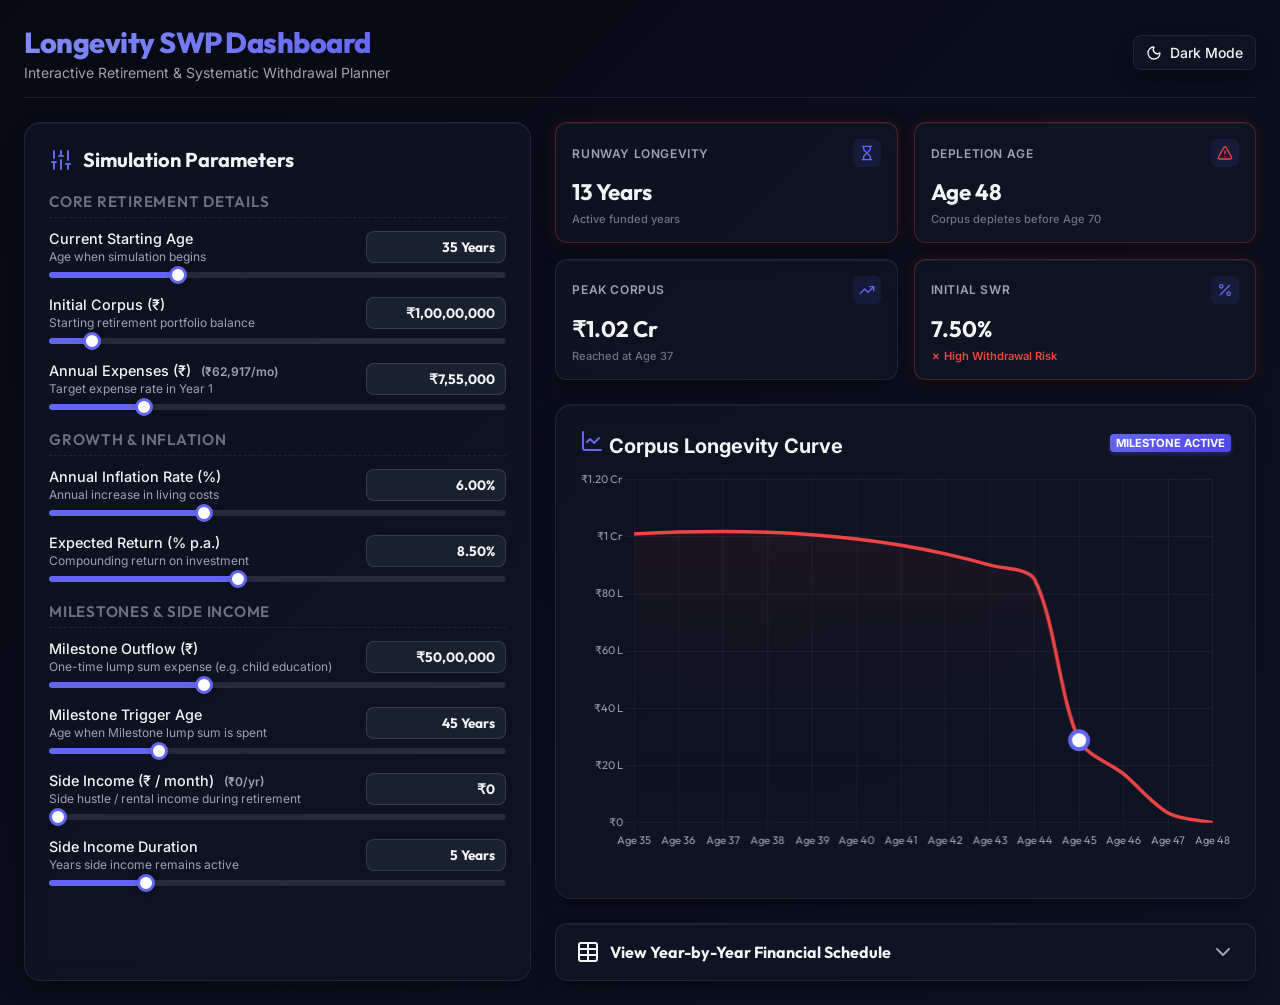
==== index.html @ c580d41d "SWP calculator" ====
<!DOCTYPE html>
<html lang="en" data-theme="dark">
<head>
  <meta charset="UTF-8">
  <meta name="viewport" content="width=device-width, initial-scale=1.0">
  <title>Retirement & SWP Longevity Calculator</title>
  
  <!-- Fonts -->
  <link rel="preconnect" href="https://fonts.googleapis.com">
  <link rel="preconnect" href="https://fonts.gstatic.com" crossorigin>
  <link href="https://fonts.googleapis.com/css2?family=Inter:wght@300;400;500;600;700&family=Outfit:wght@400;500;600;700;800&display=swap" rel="stylesheet">
  
  <!-- CSS Stylesheet -->
  <link rel="stylesheet" href="css/styles.css">
  
  <!-- Local Dependency Libraries -->
  <script src="js/jquery.min.js"></script>
  <script src="js/lucide.min.js"></script>
  <script src="js/chart.min.js"></script>
</head>
<body>
  
  <div class="container">
    
    <!-- Top Navigation Header -->
    <header>
      <div class="logo-container">
        <h1>Longevity SWP Dashboard</h1>
        <p>Interactive Retirement & Systematic Withdrawal Planner</p>
      </div>
      <button class="theme-toggle-btn" id="theme-toggle" aria-label="Toggle dark/light theme">
        <i data-lucide="sun" id="theme-icon-light" style="display: none;"></i>
        <i data-lucide="moon" id="theme-icon-dark"></i>
        <span id="theme-text">Dark Mode</span>
      </button>
    </header>

    <div class="dashboard-grid">
      
      <!-- Left Panel: Slider Controls -->
      <section class="panel-card">
        <h2 class="panel-title">
          <i data-lucide="sliders"></i> Simulation Parameters
        </h2>
        
        <form id="calc-form" onsubmit="return false;">
          
          <!-- Section 1: Core Retirement Details -->
          <h3 class="input-section-title">Core Retirement Details</h3>
          
          <!-- Parameter 1: Current Age -->
          <div class="input-group">
            <div class="input-label-container">
              <div>
                <label for="startAge-slider" class="input-label">
                  Current Starting Age
                </label>
                <div class="input-label-subtitle">Age when simulation begins</div>
              </div>
              <div class="input-badge-container">
                <input type="text" class="text-input" id="startAge-input" data-id="startAge">
              </div>
            </div>
            <div class="slider-container">
              <input type="range" id="startAge-slider" data-id="startAge" min="20" max="75" step="1" value="35">
            </div>
          </div>
          
          <!-- Parameter 2: Initial Corpus -->
          <div class="input-group">
            <div class="input-label-container">
              <div>
                <label for="initialCorpus-slider" class="input-label">
                  Initial Corpus (₹)
                </label>
                <div class="input-label-subtitle">Starting retirement portfolio balance</div>
              </div>
              <div class="input-badge-container">
                <input type="text" class="text-input" id="initialCorpus-input" data-id="initialCorpus">
              </div>
            </div>
            <div class="slider-container">
              <input type="range" id="initialCorpus-slider" data-id="initialCorpus" min="2500000" max="100000000" step="100000" value="10000000">
            </div>
          </div>

          <!-- Parameter 3: Annual Living Expenses -->
          <div class="input-group">
            <div class="input-label-container">
              <div>
                <label for="annualExpenses-slider" class="input-label">
                  Annual Expenses (₹)
                  <span id="annualExpenses-monthly" class="input-label-subtitle" style="font-weight: 600; margin-left: 4px;"></span>
                </label>
                <div class="input-label-subtitle">Target expense rate in Year 1</div>
              </div>
              <div class="input-badge-container">
                <input type="text" class="text-input" id="annualExpenses-input" data-id="annualExpenses">
              </div>
            </div>
            <div class="slider-container">
              <input type="range" id="annualExpenses-slider" data-id="annualExpenses" min="200000" max="3000000" step="25000" value="755000">
            </div>
          </div>

          <!-- Section 2: Growth & Inflation Assumptions -->
          <h3 class="input-section-title">Growth & Inflation</h3>
          
          <!-- Parameter 4: Annual Inflation Rate -->
          <div class="input-group">
            <div class="input-label-container">
              <div>
                <label for="inflationRate-slider" class="input-label">
                  Annual Inflation Rate (%)
                </label>
                <div class="input-label-subtitle">Annual increase in living costs</div>
              </div>
              <div class="input-badge-container">
                <input type="text" class="text-input" id="inflationRate-input" data-id="inflationRate">
              </div>
            </div>
            <div class="slider-container">
              <input type="range" id="inflationRate-slider" data-id="inflationRate" min="3.0" max="12.0" step="0.25" value="6.0">
            </div>
          </div>

          <!-- Parameter 5: Expected Return -->
          <div class="input-group">
            <div class="input-label-container">
              <div>
                <label for="expectedReturn-slider" class="input-label">
                  Expected Return (% p.a.)
                </label>
                <div class="input-label-subtitle">Compounding return on investment</div>
              </div>
              <div class="input-badge-container">
                <input type="text" class="text-input" id="expectedReturn-input" data-id="expectedReturn">
              </div>
            </div>
            <div class="slider-container">
              <input type="range" id="expectedReturn-slider" data-id="expectedReturn" min="4.0" max="15.0" step="0.25" value="8.5">
            </div>
          </div>

          <!-- Section 3: Milestones & Extra Income -->
          <h3 class="input-section-title">Milestones & Side Income</h3>
          
          <!-- Parameter 6: Milestone Lump Sum -->
          <div class="input-group">
            <div class="input-label-container">
              <div>
                <label for="milestoneAmount-slider" class="input-label">
                  Milestone Outflow (₹)
                </label>
                <div class="input-label-subtitle">One-time lump sum expense (e.g. child education)</div>
              </div>
              <div class="input-badge-container">
                <input type="text" class="text-input" id="milestoneAmount-input" data-id="milestoneAmount">
              </div>
            </div>
            <div class="slider-container">
              <input type="range" id="milestoneAmount-slider" data-id="milestoneAmount" min="0" max="15000000" step="100000" value="5000000">
            </div>
          </div>

          <!-- Parameter 7: Milestone Occurs At Age -->
          <div class="input-group">
            <div class="input-label-container">
              <div>
                <label for="milestoneAge-slider" class="input-label">
                  Milestone Trigger Age
                </label>
                <div class="input-label-subtitle">Age when Milestone lump sum is spent</div>
              </div>
              <div class="input-badge-container">
                <input type="text" class="text-input" id="milestoneAge-input" data-id="milestoneAge">
              </div>
            </div>
            <div class="slider-container">
              <input type="range" id="milestoneAge-slider" data-id="milestoneAge" min="36" max="75" step="1" value="45">
            </div>
          </div>

          <!-- Parameter 8: Supplementary Monthly Income -->
          <div class="input-group">
            <div class="input-label-container">
              <div>
                <label for="sideIncome-slider" class="input-label">
                  Side Income (₹ / month)
                  <span id="sideIncome-annual" class="input-label-subtitle" style="font-weight: 600; margin-left: 4px;"></span>
                </label>
                <div class="input-label-subtitle">Side hustle / rental income during retirement</div>
              </div>
              <div class="input-badge-container">
                <input type="text" class="text-input" id="sideIncome-input" data-id="sideIncome">
              </div>
            </div>
            <div class="slider-container">
              <input type="range" id="sideIncome-slider" data-id="sideIncome" min="0" max="200000" step="5000" value="0">
            </div>
          </div>

          <!-- Parameter 9: Supplementary Income Duration -->
          <div class="input-group">
            <div class="input-label-container">
              <div>
                <label for="sideIncomeDuration-slider" class="input-label">
                  Side Income Duration
                </label>
                <div class="input-label-subtitle">Years side income remains active</div>
              </div>
              <div class="input-badge-container">
                <input type="text" class="text-input" id="sideIncomeDuration-input" data-id="sideIncomeDuration">
              </div>
            </div>
            <div class="slider-container">
              <input type="range" id="sideIncomeDuration-slider" data-id="sideIncomeDuration" min="0" max="25" step="1" value="5">
            </div>
          </div>

        </form>
      </section>

      <!-- Right Panel: Key Metrics, Chart, and Table -->
      <main class="dashboard-right">
        
        <!-- Key Metric Cards Grid -->
        <div class="metrics-grid">
          
          <!-- Card 1: Runway Longevity -->
          <div class="metric-card" id="metric-longevity">
            <div class="metric-header">
              <span class="metric-title">Runway Longevity</span>
              <div class="metric-icon-wrapper">
                <i data-lucide="hourglass"></i>
              </div>
            </div>
            <div>
              <div class="metric-value" id="val-longevity">--</div>
              <div class="metric-subtitle" id="sub-longevity">Active funded years</div>
            </div>
          </div>

          <!-- Card 2: Depletion Age -->
          <div class="metric-card" id="metric-depletion">
            <div class="metric-header">
              <span class="metric-title">Depletion Age</span>
              <div class="metric-icon-wrapper">
                <i data-lucide="alert-circle" id="icon-depletion"></i>
              </div>
            </div>
            <div>
              <div class="metric-value" id="val-depletion">--</div>
              <div class="metric-subtitle" id="sub-depletion">Corpus depleted point</div>
            </div>
          </div>

          <!-- Card 3: Peak Corpus Reached -->
          <div class="metric-card" id="metric-peak">
            <div class="metric-header">
              <span class="metric-title">Peak Corpus</span>
              <div class="metric-icon-wrapper">
                <i data-lucide="trending-up"></i>
              </div>
            </div>
            <div>
              <div class="metric-value" id="val-peak">--</div>
              <div class="metric-subtitle" id="sub-peak">Reached at Age --</div>
            </div>
          </div>

          <!-- Card 4: Initial SWR -->
          <div class="metric-card" id="metric-swr">
            <div class="metric-header">
              <span class="metric-title">Initial SWR</span>
              <div class="metric-icon-wrapper">
                <i data-lucide="percent"></i>
              </div>
            </div>
            <div>
              <div class="metric-value" id="val-swr">--</div>
              <div class="metric-subtitle" id="sub-swr">Safe Withdrawal Rate</div>
            </div>
          </div>

        </div>

        <!-- Line Chart Panel -->
        <section class="panel-card" style="margin-bottom: 24px;">
          <h2 class="panel-title" style="margin-bottom: 12px; justify-content: space-between;">
            <span><i data-lucide="line-chart"></i> Corpus Longevity Curve</span>
            <span class="milestone-badge" id="chart-milestone-indicator" style="display:none;">Milestone Active</span>
          </h2>
          <div class="chart-container">
            <canvas id="longevity-chart"></canvas>
          </div>
        </section>

        <!-- Accordion Table -->
        <section class="accordion-section">
          <div class="accordion-header" id="table-toggle">
            <h2 class="accordion-title">
              <i data-lucide="table"></i> View Year-by-Year Financial Schedule
            </h2>
            <i data-lucide="chevron-down" class="accordion-icon"></i>
          </div>
          
          <div class="accordion-body" id="table-body">
            <div class="table-responsive">
              <table class="financial-table">
                <thead>
                  <tr>
                    <th class="text-center">Age</th>
                    <th class="text-center">Year Index</th>
                    <th class="num-col">Opening Corpus</th>
                    <th class="num-col">Returns Earned</th>
                    <th class="num-col">Total Expenses</th>
                    <th class="num-col">Side Income</th>
                    <th class="num-col">Milestone Outflow</th>
                    <th class="num-col">Closing Balance</th>
                  </tr>
                </thead>
                <tbody id="financial-rows">
                  <!-- JS generated rows go here -->
                </tbody>
              </table>
            </div>
          </div>
        </section>

      </main>

    </div>
  </div>

  <!-- Core Application Logic -->
  <script src="js/app.js"></script>
</body>
</html>
---- css/styles.css ----
:root {
  /* Dark Theme (Default) */
  --bg-color: #080b11;
  --bg-gradient: linear-gradient(135deg, #070913 0%, #0d1222 100%);
  --panel-bg: rgba(17, 24, 39, 0.6);
  --panel-border: rgba(255, 255, 255, 0.08);
  
  --text-primary: #f3f4f6;
  --text-secondary: #9ca3af;
  --text-muted: #6b7280;
  
  --accent-color: #6366f1;
  --accent-light: #818cf8;
  --accent-gradient: linear-gradient(135deg, #6366f1 0%, #4f46e5 100%);
  
  --input-bg: rgba(31, 41, 55, 0.7);
  --input-border: rgba(255, 255, 255, 0.12);
  --input-focus-border: #6366f1;
  
  --slider-track: rgba(255, 255, 255, 0.1);
  
  --safe-color: #10b981;
  --safe-bg: rgba(16, 185, 129, 0.1);
  --warning-color: #f59e0b;
  --warning-bg: rgba(245, 158, 11, 0.1);
  --danger-color: #ef4444;
  --danger-bg: rgba(239, 68, 68, 0.1);
  
  --card-shadow: 0 10px 25px -5px rgba(0, 0, 0, 0.3), 0 8px 10px -6px rgba(0, 0, 0, 0.3);
  --inner-shadow: inset 0 2px 4px 0 rgba(0, 0, 0, 0.06);
  --glass-reflection: inset 0 1px 0 0 rgba(255, 255, 255, 0.05);
  
  --card-glow-safe: 0 0 15px rgba(16, 185, 129, 0.15);
  --card-glow-warning: 0 0 15px rgba(245, 158, 11, 0.15);
  --card-glow-danger: 0 0 15px rgba(239, 68, 68, 0.15);
  --card-glow-accent: 0 0 15px rgba(99, 102, 241, 0.15);
}

[data-theme="light"] {
  /* Light Theme */
  --bg-color: #f1f5f9;
  --bg-gradient: linear-gradient(135deg, #f8fafc 0%, #e2e8f0 100%);
  --panel-bg: rgba(255, 255, 255, 0.8);
  --panel-border: rgba(15, 23, 42, 0.08);
  
  --text-primary: #0f172a;
  --text-secondary: #475569;
  --text-muted: #64748b;
  
  --accent-color: #4f46e5;
  --accent-light: #6366f1;
  --accent-gradient: linear-gradient(135deg, #4f46e5 0%, #3730a3 100%);
  
  --input-bg: rgba(241, 245, 249, 0.9);
  --input-border: rgba(15, 23, 42, 0.1);
  --input-focus-border: #4f46e5;
  
  --slider-track: rgba(15, 23, 42, 0.08);
  
  --safe-color: #059669;
  --safe-bg: rgba(5, 150, 105, 0.1);
  --warning-color: #d97706;
  --warning-bg: rgba(217, 119, 6, 0.1);
  --danger-color: #dc2626;
  --danger-bg: rgba(220, 38, 38, 0.1);
  
  --card-shadow: 0 10px 15px -3px rgba(0, 0, 0, 0.05), 0 4px 6px -4px rgba(0, 0, 0, 0.05);
  --inner-shadow: inset 0 2px 4px 0 rgba(0, 0, 0, 0.02);
  --glass-reflection: inset 0 1px 0 0 rgba(255, 255, 255, 0.4);
  
  --card-glow-safe: 0 0 15px rgba(5, 150, 105, 0.1);
  --card-glow-warning: 0 0 15px rgba(217, 119, 6, 0.1);
  --card-glow-danger: 0 0 15px rgba(220, 38, 38, 0.1);
  --card-glow-accent: 0 0 15px rgba(79, 70, 229, 0.1);
}

* {
  box-sizing: border-box;
  margin: 0;
  padding: 0;
  font-family: 'Inter', sans-serif;
  transition: background-color 0.3s ease, color 0.3s ease, border-color 0.3s ease, box-shadow 0.3s ease;
}

html, body {
  max-width: 100%;
  overflow-x: hidden;
}

body {
  background-color: var(--bg-color);
  background-image: var(--bg-gradient);
  color: var(--text-primary);
  min-height: 100vh;
  padding: 12px;
}

@media (min-width: 768px) {
  body {
    padding: 24px;
  }
}

.container {
  max-width: 1400px;
  margin: 0 auto;
}

/* Header */
header {
  display: flex;
  justify-content: space-between;
  align-items: center;
  margin-bottom: 24px;
  padding-bottom: 16px;
  border-bottom: 1px solid var(--panel-border);
}

.logo-container h1 {
  font-family: 'Outfit', sans-serif;
  font-size: 1.8rem;
  font-weight: 800;
  letter-spacing: -0.5px;
  background: linear-gradient(135deg, var(--accent-light) 0%, var(--accent-color) 100%);
  -webkit-background-clip: text;
  -webkit-text-fill-color: transparent;
}

.logo-container p {
  color: var(--text-secondary);
  font-size: 0.875rem;
  margin-top: 4px;
}

.theme-toggle-btn {
  background: var(--panel-bg);
  border: 1px solid var(--panel-border);
  color: var(--text-primary);
  padding: 8px 12px;
  border-radius: 8px;
  cursor: pointer;
  display: flex;
  align-items: center;
  gap: 8px;
  font-weight: 500;
  font-size: 0.875rem;
  box-shadow: var(--card-shadow);
}

.theme-toggle-btn:hover {
  border-color: var(--accent-color);
  transform: translateY(-1px);
}

.theme-toggle-btn svg {
  width: 16px;
  height: 16px;
}

/* Dashboard Layout */
.dashboard-grid {
  display: grid;
  grid-template-columns: 1fr;
  gap: 24px;
  min-width: 0;
}

@media (min-width: 1200px) {
  .dashboard-grid {
    grid-template-columns: 4.2fr 5.8fr;
  }
}

.panel-card,
.dashboard-right {
  min-width: 0;
}

/* Panel Card */
.panel-card {
  background: var(--panel-bg);
  border: 1px solid var(--panel-border);
  border-radius: 16px;
  padding: 16px;
  box-shadow: var(--glass-reflection), var(--card-shadow);
  backdrop-filter: blur(12px);
  -webkit-backdrop-filter: blur(12px);
}

@media (min-width: 768px) {
  .panel-card {
    padding: 24px;
  }
}

.panel-title {
  font-family: 'Outfit', sans-serif;
  font-size: 1.25rem;
  font-weight: 700;
  margin-bottom: 20px;
  display: flex;
  align-items: center;
  gap: 10px;
  color: var(--text-primary);
}

.panel-title svg {
  color: var(--accent-color);
}

/* Form Elements */
.input-section-title {
  font-family: 'Outfit', sans-serif;
  font-size: 0.95rem;
  font-weight: 600;
  text-transform: uppercase;
  letter-spacing: 0.05em;
  color: var(--text-muted);
  margin: 20px 0 12px 0;
  padding-bottom: 6px;
  border-bottom: 1px dashed var(--panel-border);
}

.input-section-title:first-of-type {
  margin-top: 0;
}

.input-group {
  margin-bottom: 18px;
}

.input-label-container {
  display: flex;
  justify-content: space-between;
  align-items: center;
  margin-bottom: 8px;
}

.input-label {
  font-size: 0.9rem;
  font-weight: 500;
  color: var(--text-primary);
  display: flex;
  align-items: center;
  gap: 6px;
}

.input-label-subtitle {
  font-size: 0.75rem;
  color: var(--text-secondary);
  margin-top: 2px;
  font-weight: 400;
}

.input-badge-container {
  display: flex;
  align-items: center;
  gap: 8px;
}

.text-input {
  background: var(--input-bg);
  border: 1px solid var(--input-border);
  border-radius: 8px;
  color: var(--text-primary);
  padding: 6px 10px;
  font-size: 0.85rem;
  font-weight: 700;
  font-family: 'Outfit', sans-serif;
  text-align: right;
  width: 140px;
  outline: none;
}

.text-input:focus {
  border-color: var(--input-focus-border);
  box-shadow: 0 0 0 2px rgba(99, 102, 241, 0.2);
}

/* Slider styling */
.slider-container {
  display: flex;
  align-items: center;
  gap: 12px;
}

input[type="range"] {
  -webkit-appearance: none;
  width: 100%;
  height: 6px;
  border-radius: 4px;
  background: var(--slider-track);
  outline: none;
  cursor: pointer;
}

input[type="range"]::-webkit-slider-thumb {
  -webkit-appearance: none;
  width: 18px;
  height: 18px;
  border-radius: 50%;
  background: #ffffff;
  border: 3.5px solid var(--accent-color);
  cursor: pointer;
  box-shadow: 0 0 6px rgba(0, 0, 0, 0.2);
  transition: transform 0.1s ease, box-shadow 0.1s ease;
}

input[type="range"]::-webkit-slider-thumb:hover {
  transform: scale(1.25);
  box-shadow: 0 0 10px var(--accent-light);
}

/* Metric Cards */
.metrics-grid {
  display: grid;
  grid-template-columns: repeat(2, 1fr);
  gap: 16px;
  margin-bottom: 24px;
}

@media (min-width: 640px) {
  .metrics-grid {
    grid-template-columns: repeat(4, 1fr);
  }
}

.metric-card {
  background: var(--panel-bg);
  border: 1px solid var(--panel-border);
  border-radius: 12px;
  padding: 16px;
  box-shadow: var(--glass-reflection), var(--card-shadow);
  display: flex;
  flex-direction: column;
  justify-content: space-between;
  position: relative;
  overflow: hidden;
}

.metric-card.status-safe {
  border-color: rgba(16, 185, 129, 0.3);
  box-shadow: var(--glass-reflection), var(--card-shadow), var(--card-glow-safe);
}

.metric-card.status-warning {
  border-color: rgba(245, 158, 11, 0.3);
  box-shadow: var(--glass-reflection), var(--card-shadow), var(--card-glow-warning);
}

.metric-card.status-danger {
  border-color: rgba(239, 68, 68, 0.3);
  box-shadow: var(--glass-reflection), var(--card-shadow), var(--card-glow-danger);
}

.metric-header {
  display: flex;
  justify-content: space-between;
  align-items: center;
  margin-bottom: 12px;
}

.metric-title {
  font-size: 0.75rem;
  font-weight: 600;
  color: var(--text-secondary);
  text-transform: uppercase;
  letter-spacing: 0.05em;
}

.metric-icon-wrapper {
  width: 28px;
  height: 28px;
  border-radius: 6px;
  display: flex;
  align-items: center;
  justify-content: center;
  background: rgba(99, 102, 241, 0.1);
  color: var(--accent-color);
}

.metric-icon-wrapper svg {
  width: 16px;
  height: 16px;
}

.metric-value {
  font-family: 'Outfit', sans-serif;
  font-size: 1.4rem;
  font-weight: 700;
  color: var(--text-primary);
  line-height: 1.2;
}

.metric-subtitle {
  font-size: 0.7rem;
  color: var(--text-muted);
  margin-top: 6px;
  font-weight: 500;
}

/* Chart Container */
.chart-container {
  position: relative;
  height: 380px;
  width: 100%;
  margin-bottom: 24px;
}

/* Accordion Table */
.accordion-section {
  margin-top: 24px;
}

.accordion-header {
  background: var(--panel-bg);
  border: 1px solid var(--panel-border);
  border-radius: 12px;
  padding: 16px 20px;
  cursor: pointer;
  display: flex;
  justify-content: space-between;
  align-items: center;
  box-shadow: var(--glass-reflection), var(--card-shadow);
}

.accordion-header.open {
  border-bottom-left-radius: 0;
  border-bottom-right-radius: 0;
  border-bottom: none;
}

.accordion-title {
  font-family: 'Outfit', sans-serif;
  font-size: 1rem;
  font-weight: 700;
  display: flex;
  align-items: center;
  gap: 10px;
}

.accordion-icon {
  transition: transform 0.3s ease;
  color: var(--text-secondary);
}

.accordion-header.open .accordion-icon {
  transform: rotate(180deg);
}

.accordion-body {
  display: none;
  background: var(--panel-bg);
  border: 1px solid var(--panel-border);
  border-top: none;
  border-bottom-left-radius: 12px;
  border-bottom-right-radius: 12px;
  overflow: hidden;
  box-shadow: var(--card-shadow);
}

.table-responsive {
  width: 100%;
  overflow-x: auto;
  max-height: 380px;
  display: block;
}

table.financial-table {
  width: 100%;
  border-collapse: collapse;
  text-align: left;
  font-size: 0.85rem;
}

table.financial-table th, 
table.financial-table td {
  padding: 12px 16px;
  border-bottom: 1px solid var(--panel-border);
}

table.financial-table th {
  background: rgba(0, 0, 0, 0.15);
  font-family: 'Outfit', sans-serif;
  font-weight: 600;
  color: var(--text-secondary);
  position: sticky;
  top: 0;
  z-index: 10;
  backdrop-filter: blur(8px);
  -webkit-backdrop-filter: blur(8px);
}

[data-theme="light"] table.financial-table th {
  background: rgba(0, 0, 0, 0.03);
}

table.financial-table tbody tr {
  background: transparent;
}

table.financial-table tbody tr:hover {
  background: rgba(255, 255, 255, 0.02);
}

[data-theme="light"] table.financial-table tbody tr:hover {
  background: rgba(0, 0, 0, 0.01);
}

table.financial-table tbody tr.row-milestone {
  background: rgba(99, 102, 241, 0.08);
  font-weight: 500;
}

table.financial-table tbody tr.row-depleted {
  opacity: 0.45;
  background: rgba(239, 68, 68, 0.03);
}

table.financial-table tbody tr.row-depleted-first {
  background: rgba(239, 68, 68, 0.1);
  font-weight: 600;
  border-left: 4px solid var(--danger-color);
}

table.financial-table .num-col {
  text-align: right;
  font-family: 'Outfit', sans-serif;
}

table.financial-table .text-center {
  text-align: center;
}

/* Utility Classes */
.text-safe { color: var(--safe-color) !important; }
.text-warning { color: var(--warning-color) !important; }
.text-danger { color: var(--danger-color) !important; }
.text-accent { color: var(--accent-color) !important; }

.help-tooltip {
  cursor: help;
  display: inline-flex;
  align-items: center;
  color: var(--text-muted);
}

.help-tooltip svg {
  width: 14px;
  height: 14px;
}

/* Pulse effect for milestone badge */
.milestone-badge {
  display: inline-block;
  padding: 2px 6px;
  border-radius: 4px;
  font-size: 0.7rem;
  font-weight: 700;
  background: var(--accent-gradient);
  color: white;
  text-transform: uppercase;
  box-shadow: 0 2px 5px rgba(99, 102, 241, 0.3);
}

/* Responsive Layout Adjustments */

/* Header Mobile View */
@media (max-width: 640px) {
  header {
    flex-direction: column;
    align-items: stretch;
    gap: 14px;
  }
  
  .theme-toggle-btn {
    align-self: flex-start;
  }
}

/* Mobile Screens (<= 576px, e.g. 400px viewports) */
@media (max-width: 576px) {
  body {
    padding: 12px;
  }

  .panel-card {
    padding: 16px 12px;
  }

  .logo-container h1 {
    font-size: 1.5rem;
  }

  .logo-container p {
    font-size: 0.775rem;
  }

  .input-label-container {
    flex-direction: column;
    align-items: flex-start;
    gap: 8px;
  }

  .input-badge-container {
    width: 100%;
  }

  .text-input {
    width: 100%;
    text-align: left;
  }

  /* 1 column on portrait mobile, 2 columns on landscape mobile */
  .metrics-grid {
    grid-template-columns: 1fr;
    gap: 12px;
  }

  @media (min-width: 480px) {
    .metrics-grid {
      grid-template-columns: repeat(2, 1fr);
    }
  }

  .metric-card {
    padding: 12px;
  }

  .metric-value {
    font-size: 1.25rem;
  }

  .chart-container {
    height: 280px;
  }

  table.financial-table th, 
  table.financial-table td {
    padding: 8px;
    font-size: 0.75rem;
  }
}

/* iPad & Tablet Screens (577px to 1199px) */
@media (min-width: 577px) and (max-width: 1199px) {
  .dashboard-grid {
    grid-template-columns: 1fr;
  }

  /* 2x2 grid on small tablets, 4 columns on iPad portrait and above */
  .metrics-grid {
    grid-template-columns: repeat(2, 1fr);
    gap: 16px;
  }

  @media (min-width: 768px) {
    .metrics-grid {
      grid-template-columns: repeat(4, 1fr);
    }
  }

  .chart-container {
    height: 380px;
  }
}

/* Medium Desktop Screens (1200px to 1399px) */
@media (min-width: 1200px) and (max-width: 1399px) {
  .dashboard-grid {
    grid-template-columns: 4.2fr 5.8fr;
  }

  .metrics-grid {
    grid-template-columns: repeat(2, 1fr); /* 2x2 grid to prevent card text clipping */
    gap: 16px;
  }

  .chart-container {
    height: 380px;
  }
}

/* Large Desktop Screens (>= 1400px) */
@media (min-width: 1400px) {
  .dashboard-grid {
    grid-template-columns: 4fr 6fr;
  }

  .metrics-grid {
    grid-template-columns: repeat(4, 1fr); /* full horizontal row */
    gap: 16px;
  }
}
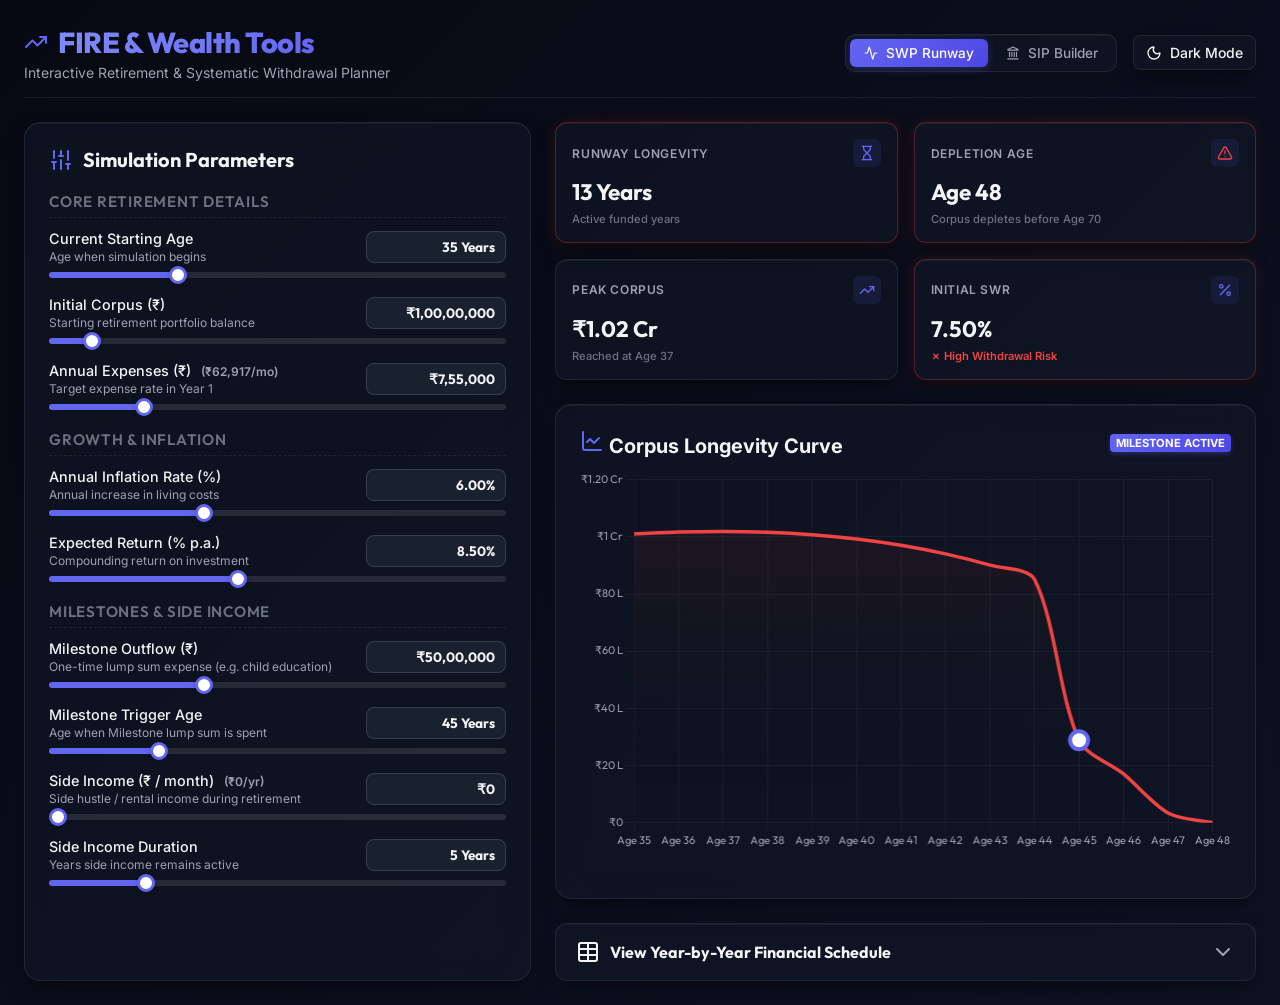
==== commit 91181ed4: "SIP calculator also" ====
--- a/index.html
+++ b/index.html
@@ -25,14 +25,29 @@
     <!-- Top Navigation Header -->
     <header>
       <div class="logo-container">
-        <h1>Longevity SWP Dashboard</h1>
+        <div class="brand-wrapper">
+          <i data-lucide="trending-up"></i>
+          <h1>FIRE & Wealth Tools</h1>
+        </div>
         <p>Interactive Retirement & Systematic Withdrawal Planner</p>
       </div>
-      <button class="theme-toggle-btn" id="theme-toggle" aria-label="Toggle dark/light theme">
-        <i data-lucide="sun" id="theme-icon-light" style="display: none;"></i>
-        <i data-lucide="moon" id="theme-icon-dark"></i>
-        <span id="theme-text">Dark Mode</span>
-      </button>
+      
+      <div class="header-actions">
+        <nav class="nav-links">
+          <a href="index.html" class="nav-link active">
+            <i data-lucide="activity"></i> SWP Runway
+          </a>
+          <a href="sip-calculator.html" class="nav-link">
+            <i data-lucide="landmark"></i> SIP Builder
+          </a>
+        </nav>
+        
+        <button class="theme-toggle-btn" id="theme-toggle" aria-label="Toggle dark/light theme">
+          <i data-lucide="sun" id="theme-icon-light" style="display: none;"></i>
+          <i data-lucide="moon" id="theme-icon-dark"></i>
+          <span id="theme-text">Dark Mode</span>
+        </button>
+      </div>
     </header>
 
     <div class="dashboard-grid">
--- a/css/styles.css
+++ b/css/styles.css
@@ -106,7 +106,6 @@
   margin: 0 auto;
 }
 
-/* Header */
 header {
   display: flex;
   justify-content: space-between;
@@ -114,6 +113,71 @@
   margin-bottom: 24px;
   padding-bottom: 16px;
   border-bottom: 1px solid var(--panel-border);
+  flex-wrap: wrap;
+  gap: 16px;
+}
+
+.brand-wrapper {
+  display: flex;
+  align-items: center;
+  gap: 10px;
+}
+
+.brand-wrapper svg {
+  width: 24px;
+  height: 24px;
+  color: var(--accent-color);
+}
+
+.header-actions {
+  display: flex;
+  align-items: center;
+  gap: 16px;
+}
+
+.nav-links {
+  display: flex;
+  gap: 4px;
+  background: var(--panel-bg);
+  border: 1px solid var(--panel-border);
+  padding: 4px;
+  border-radius: 10px;
+  box-shadow: var(--glass-reflection);
+  backdrop-filter: blur(8px);
+  -webkit-backdrop-filter: blur(8px);
+}
+
+.nav-link {
+  padding: 6px 14px;
+  border-radius: 6px;
+  color: var(--text-secondary);
+  text-decoration: none;
+  font-size: 0.85rem;
+  font-weight: 500;
+  transition: all 0.25s ease;
+  display: flex;
+  align-items: center;
+  gap: 8px;
+}
+
+.nav-link svg {
+  width: 14px;
+  height: 14px;
+}
+
+.nav-link:hover {
+  color: var(--text-primary);
+  background: rgba(255, 255, 255, 0.05);
+}
+
+[data-theme="light"] .nav-link:hover {
+  background: rgba(0, 0, 0, 0.04);
+}
+
+.nav-link.active {
+  color: white !important;
+  background: var(--accent-gradient);
+  box-shadow: 0 2px 8px rgba(99, 102, 241, 0.3);
 }
 
 .logo-container h1 {
@@ -569,12 +633,30 @@
 @media (max-width: 640px) {
   header {
     flex-direction: column;
+    align-items: flex-start;
+    gap: 16px;
+  }
+  
+  .header-actions {
+    width: 100%;
+    flex-direction: column;
     align-items: stretch;
-    gap: 14px;
+    gap: 12px;
+  }
+  
+  .nav-links {
+    width: 100%;
+    flex-direction: column;
+  }
+  
+  .nav-link {
+    justify-content: center;
+    padding: 10px;
   }
   
   .theme-toggle-btn {
-    align-self: flex-start;
+    width: 100%;
+    justify-content: center;
   }
 }
 
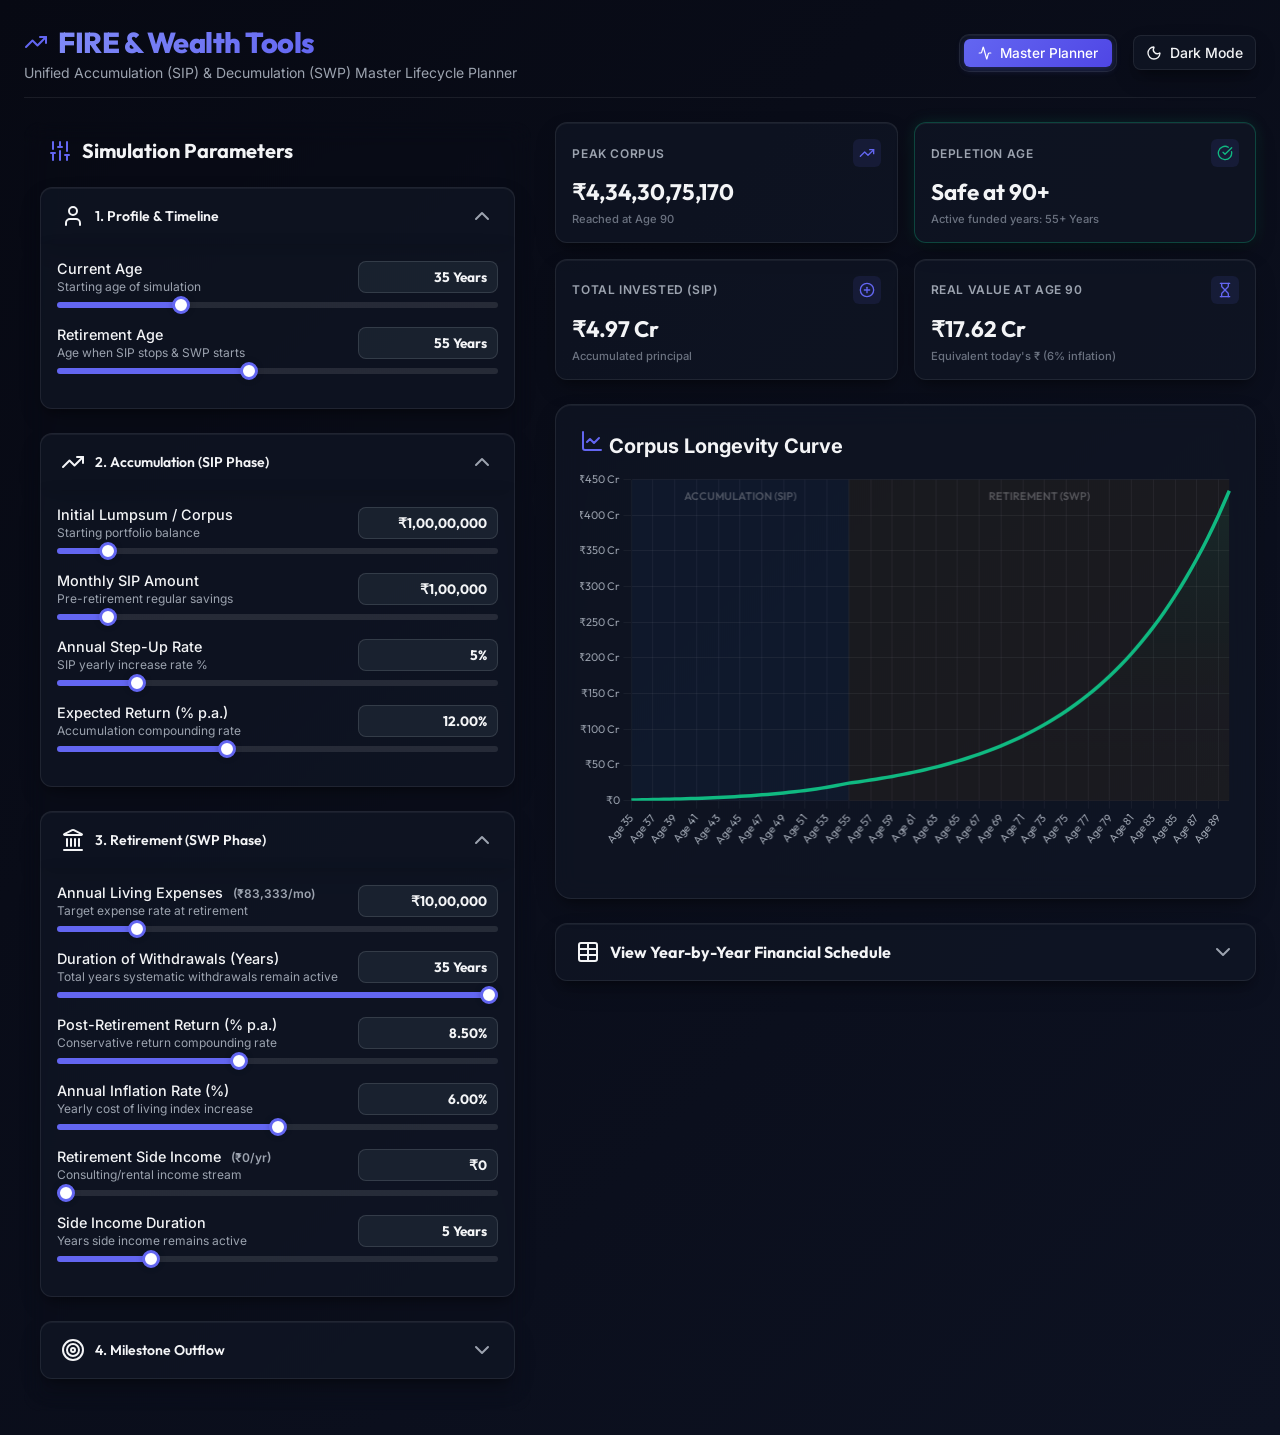
==== commit c5a368c4: "SIP and SWP merged." ====
--- a/index.html
+++ b/index.html
@@ -3,7 +3,7 @@
 <head>
   <meta charset="UTF-8">
   <meta name="viewport" content="width=device-width, initial-scale=1.0">
-  <title>Retirement & SWP Longevity Calculator</title>
+  <title>FIRE Unified Life-Cycle Planner</title>
   
   <!-- Fonts -->
   <link rel="preconnect" href="https://fonts.googleapis.com">
@@ -29,16 +29,13 @@
           <i data-lucide="trending-up"></i>
           <h1>FIRE & Wealth Tools</h1>
         </div>
-        <p>Interactive Retirement & Systematic Withdrawal Planner</p>
+        <p>Unified Accumulation (SIP) & Decumulation (SWP) Master Lifecycle Planner</p>
       </div>
       
       <div class="header-actions">
         <nav class="nav-links">
           <a href="index.html" class="nav-link active">
-            <i data-lucide="activity"></i> SWP Runway
-          </a>
-          <a href="sip-calculator.html" class="nav-link">
-            <i data-lucide="landmark"></i> SIP Builder
+            <i data-lucide="activity"></i> Master Planner
           </a>
         </nav>
         
@@ -53,183 +50,288 @@
     <div class="dashboard-grid">
       
       <!-- Left Panel: Slider Controls -->
-      <section class="panel-card">
-        <h2 class="panel-title">
+      <section class="panel-card" style="padding: 16px; background: transparent; border: none; box-shadow: none;">
+        <h2 class="panel-title" style="margin-bottom: 16px; padding-left: 8px;">
           <i data-lucide="sliders"></i> Simulation Parameters
         </h2>
         
         <form id="calc-form" onsubmit="return false;">
           
-          <!-- Section 1: Core Retirement Details -->
-          <h3 class="input-section-title">Core Retirement Details</h3>
-          
-          <!-- Parameter 1: Current Age -->
-          <div class="input-group">
-            <div class="input-label-container">
-              <div>
-                <label for="startAge-slider" class="input-label">
-                  Current Starting Age
-                </label>
-                <div class="input-label-subtitle">Age when simulation begins</div>
-              </div>
-              <div class="input-badge-container">
-                <input type="text" class="text-input" id="startAge-input" data-id="startAge">
-              </div>
-            </div>
-            <div class="slider-container">
-              <input type="range" id="startAge-slider" data-id="startAge" min="20" max="75" step="1" value="35">
-            </div>
-          </div>
-          
-          <!-- Parameter 2: Initial Corpus -->
-          <div class="input-group">
-            <div class="input-label-container">
-              <div>
-                <label for="initialCorpus-slider" class="input-label">
-                  Initial Corpus (₹)
-                </label>
-                <div class="input-label-subtitle">Starting retirement portfolio balance</div>
-              </div>
-              <div class="input-badge-container">
-                <input type="text" class="text-input" id="initialCorpus-input" data-id="initialCorpus">
-              </div>
-            </div>
-            <div class="slider-container">
-              <input type="range" id="initialCorpus-slider" data-id="initialCorpus" min="2500000" max="100000000" step="100000" value="10000000">
-            </div>
-          </div>
-
-          <!-- Parameter 3: Annual Living Expenses -->
-          <div class="input-group">
-            <div class="input-label-container">
-              <div>
-                <label for="annualExpenses-slider" class="input-label">
-                  Annual Expenses (₹)
-                  <span id="annualExpenses-monthly" class="input-label-subtitle" style="font-weight: 600; margin-left: 4px;"></span>
-                </label>
-                <div class="input-label-subtitle">Target expense rate in Year 1</div>
-              </div>
-              <div class="input-badge-container">
-                <input type="text" class="text-input" id="annualExpenses-input" data-id="annualExpenses">
-              </div>
-            </div>
-            <div class="slider-container">
-              <input type="range" id="annualExpenses-slider" data-id="annualExpenses" min="200000" max="3000000" step="25000" value="755000">
-            </div>
-          </div>
-
-          <!-- Section 2: Growth & Inflation Assumptions -->
-          <h3 class="input-section-title">Growth & Inflation</h3>
-          
-          <!-- Parameter 4: Annual Inflation Rate -->
-          <div class="input-group">
-            <div class="input-label-container">
-              <div>
-                <label for="inflationRate-slider" class="input-label">
-                  Annual Inflation Rate (%)
-                </label>
-                <div class="input-label-subtitle">Annual increase in living costs</div>
-              </div>
-              <div class="input-badge-container">
-                <input type="text" class="text-input" id="inflationRate-input" data-id="inflationRate">
-              </div>
-            </div>
-            <div class="slider-container">
-              <input type="range" id="inflationRate-slider" data-id="inflationRate" min="3.0" max="12.0" step="0.25" value="6.0">
-            </div>
-          </div>
-
-          <!-- Parameter 5: Expected Return -->
-          <div class="input-group">
-            <div class="input-label-container">
-              <div>
-                <label for="expectedReturn-slider" class="input-label">
-                  Expected Return (% p.a.)
-                </label>
-                <div class="input-label-subtitle">Compounding return on investment</div>
-              </div>
-              <div class="input-badge-container">
-                <input type="text" class="text-input" id="expectedReturn-input" data-id="expectedReturn">
-              </div>
-            </div>
-            <div class="slider-container">
-              <input type="range" id="expectedReturn-slider" data-id="expectedReturn" min="4.0" max="15.0" step="0.25" value="8.5">
-            </div>
-          </div>
-
-          <!-- Section 3: Milestones & Extra Income -->
-          <h3 class="input-section-title">Milestones & Side Income</h3>
-          
-          <!-- Parameter 6: Milestone Lump Sum -->
-          <div class="input-group">
-            <div class="input-label-container">
-              <div>
-                <label for="milestoneAmount-slider" class="input-label">
-                  Milestone Outflow (₹)
-                </label>
-                <div class="input-label-subtitle">One-time lump sum expense (e.g. child education)</div>
-              </div>
-              <div class="input-badge-container">
-                <input type="text" class="text-input" id="milestoneAmount-input" data-id="milestoneAmount">
-              </div>
-            </div>
-            <div class="slider-container">
-              <input type="range" id="milestoneAmount-slider" data-id="milestoneAmount" min="0" max="15000000" step="100000" value="5000000">
-            </div>
-          </div>
-
-          <!-- Parameter 7: Milestone Occurs At Age -->
-          <div class="input-group">
-            <div class="input-label-container">
-              <div>
-                <label for="milestoneAge-slider" class="input-label">
-                  Milestone Trigger Age
-                </label>
-                <div class="input-label-subtitle">Age when Milestone lump sum is spent</div>
-              </div>
-              <div class="input-badge-container">
-                <input type="text" class="text-input" id="milestoneAge-input" data-id="milestoneAge">
-              </div>
-            </div>
-            <div class="slider-container">
-              <input type="range" id="milestoneAge-slider" data-id="milestoneAge" min="36" max="75" step="1" value="45">
-            </div>
-          </div>
-
-          <!-- Parameter 8: Supplementary Monthly Income -->
-          <div class="input-group">
-            <div class="input-label-container">
-              <div>
-                <label for="sideIncome-slider" class="input-label">
-                  Side Income (₹ / month)
-                  <span id="sideIncome-annual" class="input-label-subtitle" style="font-weight: 600; margin-left: 4px;"></span>
-                </label>
-                <div class="input-label-subtitle">Side hustle / rental income during retirement</div>
-              </div>
-              <div class="input-badge-container">
-                <input type="text" class="text-input" id="sideIncome-input" data-id="sideIncome">
-              </div>
-            </div>
-            <div class="slider-container">
-              <input type="range" id="sideIncome-slider" data-id="sideIncome" min="0" max="200000" step="5000" value="0">
-            </div>
-          </div>
-
-          <!-- Parameter 9: Supplementary Income Duration -->
-          <div class="input-group">
-            <div class="input-label-container">
-              <div>
-                <label for="sideIncomeDuration-slider" class="input-label">
-                  Side Income Duration
-                </label>
-                <div class="input-label-subtitle">Years side income remains active</div>
-              </div>
-              <div class="input-badge-container">
-                <input type="text" class="text-input" id="sideIncomeDuration-input" data-id="sideIncomeDuration">
-              </div>
-            </div>
-            <div class="slider-container">
-              <input type="range" id="sideIncomeDuration-slider" data-id="sideIncomeDuration" min="0" max="25" step="1" value="5">
+          <!-- Section 1: Profile & Timeline Accordion -->
+          <div class="accordion-section" style="margin-bottom: 16px;">
+            <div class="accordion-header open" data-section="profile">
+              <h3 class="accordion-title" style="margin: 0; font-size: 14px; font-weight: 600;">
+                <i data-lucide="user"></i> 1. Profile & Timeline
+              </h3>
+              <i data-lucide="chevron-down" class="accordion-icon"></i>
+            </div>
+            <div class="accordion-body" style="padding: 16px; display: block;">
+              
+              <!-- Current Age -->
+              <div class="input-group">
+                <div class="input-label-container">
+                  <div>
+                    <label for="startAge-slider" class="input-label">Current Age</label>
+                    <div class="input-label-subtitle">Starting age of simulation</div>
+                  </div>
+                  <div class="input-badge-container">
+                    <input type="text" class="text-input" id="startAge-input" data-id="startAge">
+                  </div>
+                </div>
+                <div class="slider-container">
+                  <input type="range" id="startAge-slider" data-id="startAge" min="20" max="75" step="1" value="35">
+                </div>
+              </div>
+
+              <!-- Retirement Age -->
+              <div class="input-group" style="margin-top: 16px;">
+                <div class="input-label-container">
+                  <div>
+                    <label for="retirementAge-slider" class="input-label">Retirement Age</label>
+                    <div class="input-label-subtitle">Age when SIP stops & SWP starts</div>
+                  </div>
+                  <div class="input-badge-container">
+                    <input type="text" class="text-input" id="retirementAge-input" data-id="retirementAge">
+                  </div>
+                </div>
+                <div class="slider-container">
+                  <input type="range" id="retirementAge-slider" data-id="retirementAge" min="21" max="80" step="1" value="55">
+                </div>
+              </div>
+            </div>
+          </div>
+
+          <!-- Section 2: Accumulation (SIP) Accordion -->
+          <div class="accordion-section" style="margin-bottom: 16px;">
+            <div class="accordion-header open" data-section="accumulation">
+              <h3 class="accordion-title" style="margin: 0; font-size: 14px; font-weight: 600;">
+                <i data-lucide="trending-up"></i> 2. Accumulation (SIP Phase)
+              </h3>
+              <i data-lucide="chevron-down" class="accordion-icon"></i>
+            </div>
+            <div class="accordion-body" style="padding: 16px; display: block;">
+              
+              <!-- Initial Corpus / Lumpsum -->
+              <div class="input-group">
+                <div class="input-label-container">
+                  <div>
+                    <label for="initialCorpus-slider" class="input-label">Initial Lumpsum / Corpus</label>
+                    <div class="input-label-subtitle">Starting portfolio balance</div>
+                  </div>
+                  <div class="input-badge-container">
+                    <input type="text" class="text-input" id="initialCorpus-input" data-id="initialCorpus">
+                  </div>
+                </div>
+                <div class="slider-container">
+                  <input type="range" id="initialCorpus-slider" data-id="initialCorpus" min="0" max="100000000" step="100000" value="10000000">
+                </div>
+              </div>
+
+              <!-- Monthly SIP -->
+              <div class="input-group" style="margin-top: 16px;">
+                <div class="input-label-container">
+                  <div>
+                    <label for="monthlySip-slider" class="input-label">Monthly SIP Amount</label>
+                    <div class="input-label-subtitle">Pre-retirement regular savings</div>
+                  </div>
+                  <div class="input-badge-container">
+                    <input type="text" class="text-input" id="monthlySip-input" data-id="monthlySip">
+                  </div>
+                </div>
+                <div class="slider-container">
+                  <input type="range" id="monthlySip-slider" data-id="monthlySip" min="0" max="1000000" step="1000" value="100000">
+                </div>
+              </div>
+
+              <!-- Annual Step-Up Rate -->
+              <div class="input-group" style="margin-top: 16px;">
+                <div class="input-label-container">
+                  <div>
+                    <label for="stepUpRate-slider" class="input-label">Annual Step-Up Rate</label>
+                    <div class="input-label-subtitle">SIP yearly increase rate %</div>
+                  </div>
+                  <div class="input-badge-container">
+                    <input type="text" class="text-input" id="stepUpRate-input" data-id="stepUpRate">
+                  </div>
+                </div>
+                <div class="slider-container">
+                  <input type="range" id="stepUpRate-slider" data-id="stepUpRate" min="0" max="30" step="1" value="5">
+                </div>
+              </div>
+
+              <!-- Pre-Retirement Return -->
+              <div class="input-group" style="margin-top: 16px;">
+                <div class="input-label-container">
+                  <div>
+                    <label for="expectedReturn-slider" class="input-label">Expected Return (% p.a.)</label>
+                    <div class="input-label-subtitle">Accumulation compounding rate</div>
+                  </div>
+                  <div class="input-badge-container">
+                    <input type="text" class="text-input" id="expectedReturn-input" data-id="expectedReturn">
+                  </div>
+                </div>
+                <div class="slider-container">
+                  <input type="range" id="expectedReturn-slider" data-id="expectedReturn" min="4.0" max="25.0" step="0.25" value="12.0">
+                </div>
+              </div>
+            </div>
+          </div>
+
+          <!-- Section 3: Retirement (SWP) Accordion -->
+          <div class="accordion-section" style="margin-bottom: 16px;">
+            <div class="accordion-header open" data-section="retirement">
+              <h3 class="accordion-title" style="margin: 0; font-size: 14px; font-weight: 600;">
+                <i data-lucide="landmark"></i> 3. Retirement (SWP Phase)
+              </h3>
+              <i data-lucide="chevron-down" class="accordion-icon"></i>
+            </div>
+            <div class="accordion-body" style="padding: 16px; display: block;">
+              
+              <!-- Annual Expenses -->
+              <div class="input-group">
+                <div class="input-label-container">
+                  <div>
+                    <label for="annualExpenses-slider" class="input-label">
+                      Annual Living Expenses
+                      <span id="annualExpenses-monthly" class="input-label-subtitle" style="font-weight: 600; margin-left: 4px;"></span>
+                    </label>
+                    <div class="input-label-subtitle">Target expense rate at retirement</div>
+                  </div>
+                  <div class="input-badge-container">
+                    <input type="text" class="text-input" id="annualExpenses-input" data-id="annualExpenses">
+                  </div>
+                </div>
+                <div class="slider-container">
+                  <input type="range" id="annualExpenses-slider" data-id="annualExpenses" min="200000" max="5000000" step="25000" value="1000000">
+                </div>
+              </div>
+
+              <!-- SWP Duration -->
+              <div class="input-group" style="margin-top: 16px;">
+                <div class="input-label-container">
+                  <div>
+                    <label for="swpDuration-slider" class="input-label">Duration of Withdrawals (Years)</label>
+                    <div class="input-label-subtitle">Total years systematic withdrawals remain active</div>
+                  </div>
+                  <div class="input-badge-container">
+                    <input type="text" class="text-input" id="swpDuration-input" data-id="swpDuration">
+                  </div>
+                </div>
+                <div class="slider-container">
+                  <input type="range" id="swpDuration-slider" data-id="swpDuration" min="1" max="70" step="1" value="35">
+                </div>
+              </div>
+
+              <!-- Post-Retirement Return -->
+              <div class="input-group" style="margin-top: 16px;">
+                <div class="input-label-container">
+                  <div>
+                    <label for="postExpectedReturn-slider" class="input-label">Post-Retirement Return (% p.a.)</label>
+                    <div class="input-label-subtitle">Conservative return compounding rate</div>
+                  </div>
+                  <div class="input-badge-container">
+                    <input type="text" class="text-input" id="postExpectedReturn-input" data-id="postExpectedReturn">
+                  </div>
+                </div>
+                <div class="slider-container">
+                  <input type="range" id="postExpectedReturn-slider" data-id="postExpectedReturn" min="4.0" max="15.0" step="0.25" value="8.5">
+                </div>
+              </div>
+
+              <!-- Inflation Rate -->
+              <div class="input-group" style="margin-top: 16px;">
+                <div class="input-label-container">
+                  <div>
+                    <label for="inflationRate-slider" class="input-label">Annual Inflation Rate (%)</label>
+                    <div class="input-label-subtitle">Yearly cost of living index increase</div>
+                  </div>
+                  <div class="input-badge-container">
+                    <input type="text" class="text-input" id="inflationRate-input" data-id="inflationRate">
+                  </div>
+                </div>
+                <div class="slider-container">
+                  <input type="range" id="inflationRate-slider" data-id="inflationRate" min="0.0" max="12.0" step="0.25" value="6.0">
+                </div>
+              </div>
+
+              <!-- Side Income -->
+              <div class="input-group" style="margin-top: 16px;">
+                <div class="input-label-container">
+                  <div>
+                    <label for="sideIncome-slider" class="input-label">
+                      Retirement Side Income
+                      <span id="sideIncome-annual" class="input-label-subtitle" style="font-weight: 600; margin-left: 4px;"></span>
+                    </label>
+                    <div class="input-label-subtitle">Consulting/rental income stream</div>
+                  </div>
+                  <div class="input-badge-container">
+                    <input type="text" class="text-input" id="sideIncome-input" data-id="sideIncome">
+                  </div>
+                </div>
+                <div class="slider-container">
+                  <input type="range" id="sideIncome-slider" data-id="sideIncome" min="0" max="500000" step="5000" value="0">
+                </div>
+              </div>
+
+              <!-- Side Income Duration -->
+              <div class="input-group" style="margin-top: 16px;">
+                <div class="input-label-container">
+                  <div>
+                    <label for="sideIncomeDuration-slider" class="input-label">Side Income Duration</label>
+                    <div class="input-label-subtitle">Years side income remains active</div>
+                  </div>
+                  <div class="input-badge-container">
+                    <input type="text" class="text-input" id="sideIncomeDuration-input" data-id="sideIncomeDuration">
+                  </div>
+                </div>
+                <div class="slider-container">
+                  <input type="range" id="sideIncomeDuration-slider" data-id="sideIncomeDuration" min="0" max="25" step="1" value="5">
+                </div>
+              </div>
+            </div>
+          </div>
+
+          <!-- Section 4: Milestones Accordion -->
+          <div class="accordion-section" style="margin-bottom: 16px;">
+            <div class="accordion-header" data-section="milestone">
+              <h3 class="accordion-title" style="margin: 0; font-size: 14px; font-weight: 600;">
+                <i data-lucide="target"></i> 4. Milestone Outflow
+              </h3>
+              <i data-lucide="chevron-down" class="accordion-icon"></i>
+            </div>
+            <div class="accordion-body" style="padding: 16px; display: none;">
+              
+              <!-- Milestone Amount -->
+              <div class="input-group">
+                <div class="input-label-container">
+                  <div>
+                    <label for="milestoneAmount-slider" class="input-label">Milestone Outflow (₹)</label>
+                    <div class="input-label-subtitle">One-time lump sum withdrawal</div>
+                  </div>
+                  <div class="input-badge-container">
+                    <input type="text" class="text-input" id="milestoneAmount-input" data-id="milestoneAmount">
+                  </div>
+                </div>
+                <div class="slider-container">
+                  <input type="range" id="milestoneAmount-slider" data-id="milestoneAmount" min="0" max="50000000" step="100000" value="0">
+                </div>
+              </div>
+
+              <!-- Milestone Age -->
+              <div class="input-group" style="margin-top: 16px;">
+                <div class="input-label-container">
+                  <div>
+                    <label for="milestoneAge-slider" class="input-label">Milestone Trigger Age</label>
+                    <div class="input-label-subtitle">Age when milestone outflow triggers</div>
+                  </div>
+                  <div class="input-badge-container">
+                    <input type="text" class="text-input" id="milestoneAge-input" data-id="milestoneAge">
+                  </div>
+                </div>
+                <div class="slider-container">
+                  <input type="range" id="milestoneAge-slider" data-id="milestoneAge" min="21" max="90" step="1" value="45">
+                </div>
+              </div>
             </div>
           </div>
 
@@ -242,20 +344,20 @@
         <!-- Key Metric Cards Grid -->
         <div class="metrics-grid">
           
-          <!-- Card 1: Runway Longevity -->
-          <div class="metric-card" id="metric-longevity">
+          <!-- Card 1: Peak Retirement Corpus -->
+          <div class="metric-card" id="metric-peak">
             <div class="metric-header">
-              <span class="metric-title">Runway Longevity</span>
+              <span class="metric-title">Peak Corpus</span>
               <div class="metric-icon-wrapper">
-                <i data-lucide="hourglass"></i>
+                <i data-lucide="trending-up"></i>
               </div>
             </div>
             <div>
-              <div class="metric-value" id="val-longevity">--</div>
-              <div class="metric-subtitle" id="sub-longevity">Active funded years</div>
-            </div>
-          </div>
-
+              <div class="metric-value" id="val-peak">--</div>
+              <div class="metric-subtitle" id="sub-peak">Reached at Age --</div>
+            </div>
+          </div>
+ 
           <!-- Card 2: Depletion Age -->
           <div class="metric-card" id="metric-depletion">
             <div class="metric-header">
@@ -266,35 +368,35 @@
             </div>
             <div>
               <div class="metric-value" id="val-depletion">--</div>
-              <div class="metric-subtitle" id="sub-depletion">Corpus depleted point</div>
-            </div>
-          </div>
-
-          <!-- Card 3: Peak Corpus Reached -->
-          <div class="metric-card" id="metric-peak">
+              <div class="metric-subtitle" id="sub-depletion">Active funded years: --</div>
+            </div>
+          </div>
+
+          <!-- Card 3: Total Invested -->
+          <div class="metric-card" id="metric-total-invested">
             <div class="metric-header">
-              <span class="metric-title">Peak Corpus</span>
+              <span class="metric-title">Total Invested (SIP)</span>
               <div class="metric-icon-wrapper">
-                <i data-lucide="trending-up"></i>
+                <i data-lucide="plus-circle"></i>
               </div>
             </div>
             <div>
-              <div class="metric-value" id="val-peak">--</div>
-              <div class="metric-subtitle" id="sub-peak">Reached at Age --</div>
-            </div>
-          </div>
-
-          <!-- Card 4: Initial SWR -->
-          <div class="metric-card" id="metric-swr">
+              <div class="metric-value" id="val-totalInvested">--</div>
+              <div class="metric-subtitle" id="sub-totalInvested">Accumulated principal</div>
+            </div>
+          </div>
+
+          <!-- Card 4: Real Value at Age 90 -->
+          <div class="metric-card" id="metric-real-corpus">
             <div class="metric-header">
-              <span class="metric-title">Initial SWR</span>
+              <span class="metric-title">Real Value at Age 90</span>
               <div class="metric-icon-wrapper">
-                <i data-lucide="percent"></i>
+                <i data-lucide="hourglass"></i>
               </div>
             </div>
             <div>
-              <div class="metric-value" id="val-swr">--</div>
-              <div class="metric-subtitle" id="sub-swr">Safe Withdrawal Rate</div>
+              <div class="metric-value" id="val-realCorpus">--</div>
+              <div class="metric-subtitle" id="sub-realCorpus">Equivalent today's ₹</div>
             </div>
           </div>
 
@@ -325,14 +427,13 @@
               <table class="financial-table">
                 <thead>
                   <tr>
-                    <th class="text-center">Age</th>
-                    <th class="text-center">Year Index</th>
-                    <th class="num-col">Opening Corpus</th>
+                    <th class="text-center">Age (Year)</th>
+                    <th class="text-center">Phase</th>
+                    <th class="num-col">Monthly SIP</th>
+                    <th class="num-col">Annual SWP Outflow</th>
                     <th class="num-col">Returns Earned</th>
-                    <th class="num-col">Total Expenses</th>
-                    <th class="num-col">Side Income</th>
-                    <th class="num-col">Milestone Outflow</th>
-                    <th class="num-col">Closing Balance</th>
+                    <th class="num-col">Ending Balance</th>
+                    <th class="num-col">Real Value (Today's ₹)</th>
                   </tr>
                 </thead>
                 <tbody id="financial-rows">
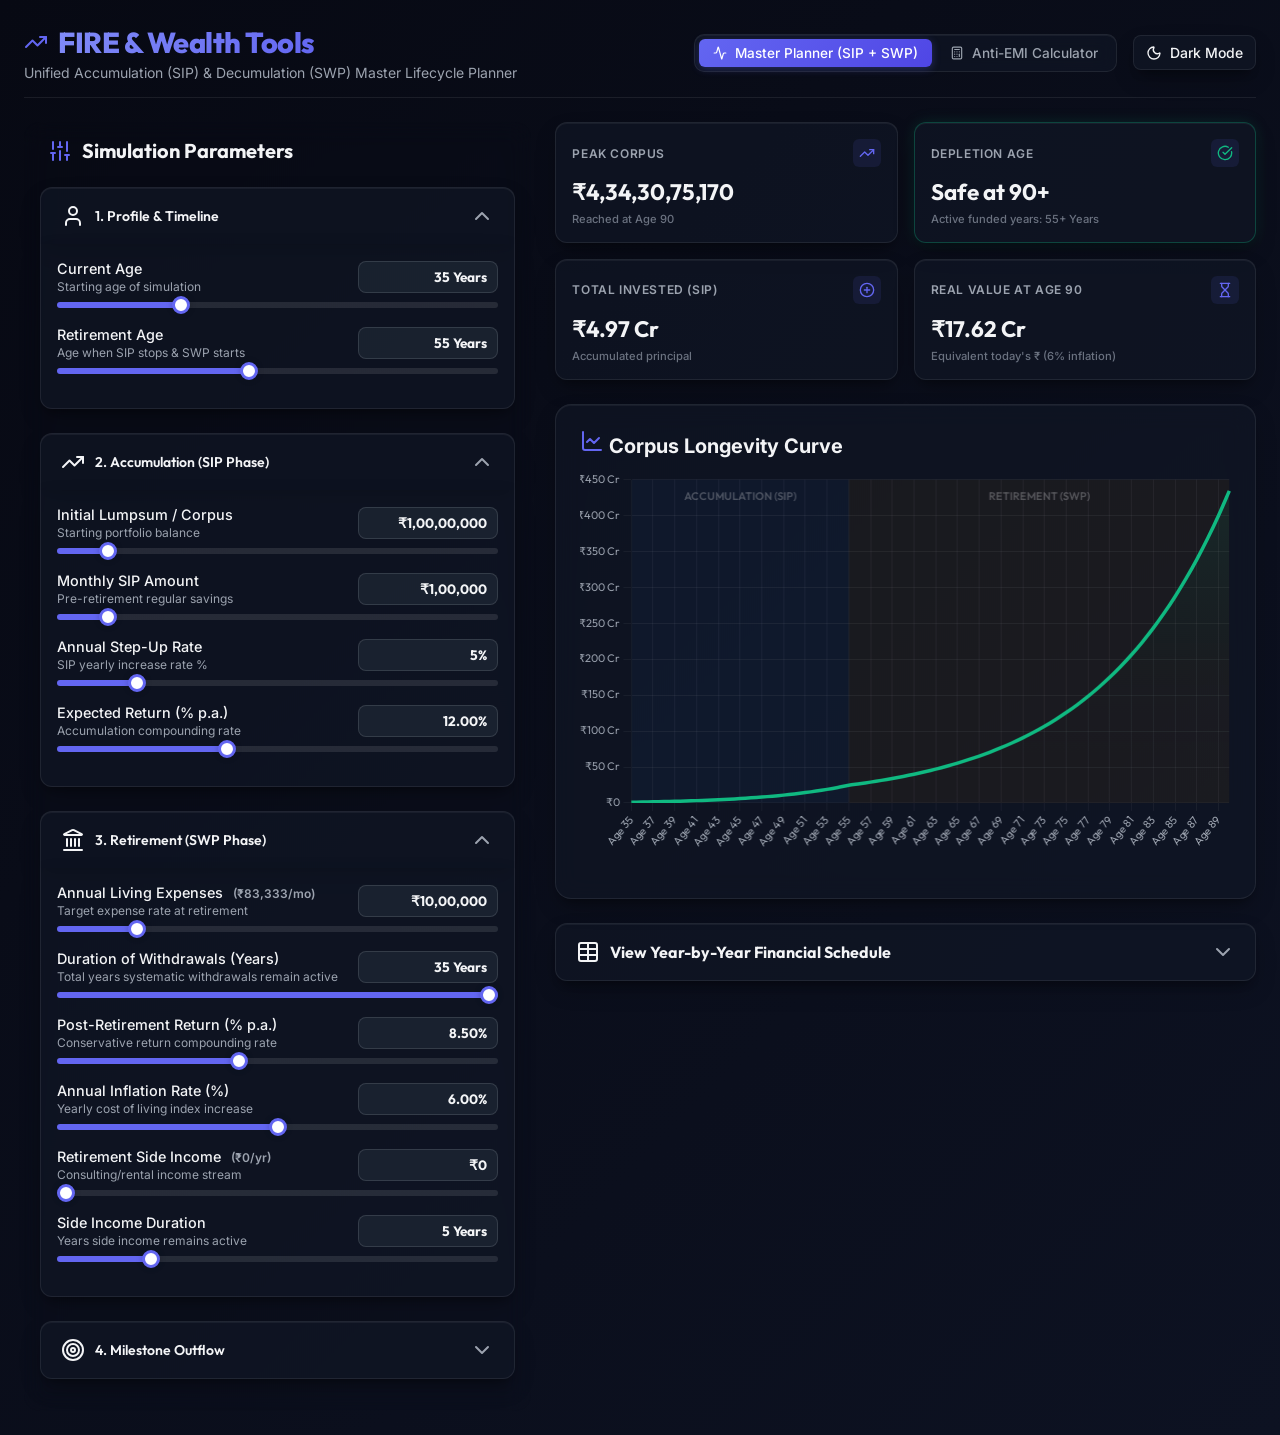
==== commit c1e563f8: "antiEMI calculator" ====
--- a/index.html
+++ b/index.html
@@ -35,7 +35,10 @@
       <div class="header-actions">
         <nav class="nav-links">
           <a href="index.html" class="nav-link active">
-            <i data-lucide="activity"></i> Master Planner
+            <i data-lucide="activity"></i> Master Planner (SIP + SWP)
+          </a>
+          <a href="anti-emi.html" class="nav-link">
+            <i data-lucide="calculator"></i> Anti-EMI Calculator
           </a>
         </nav>
         
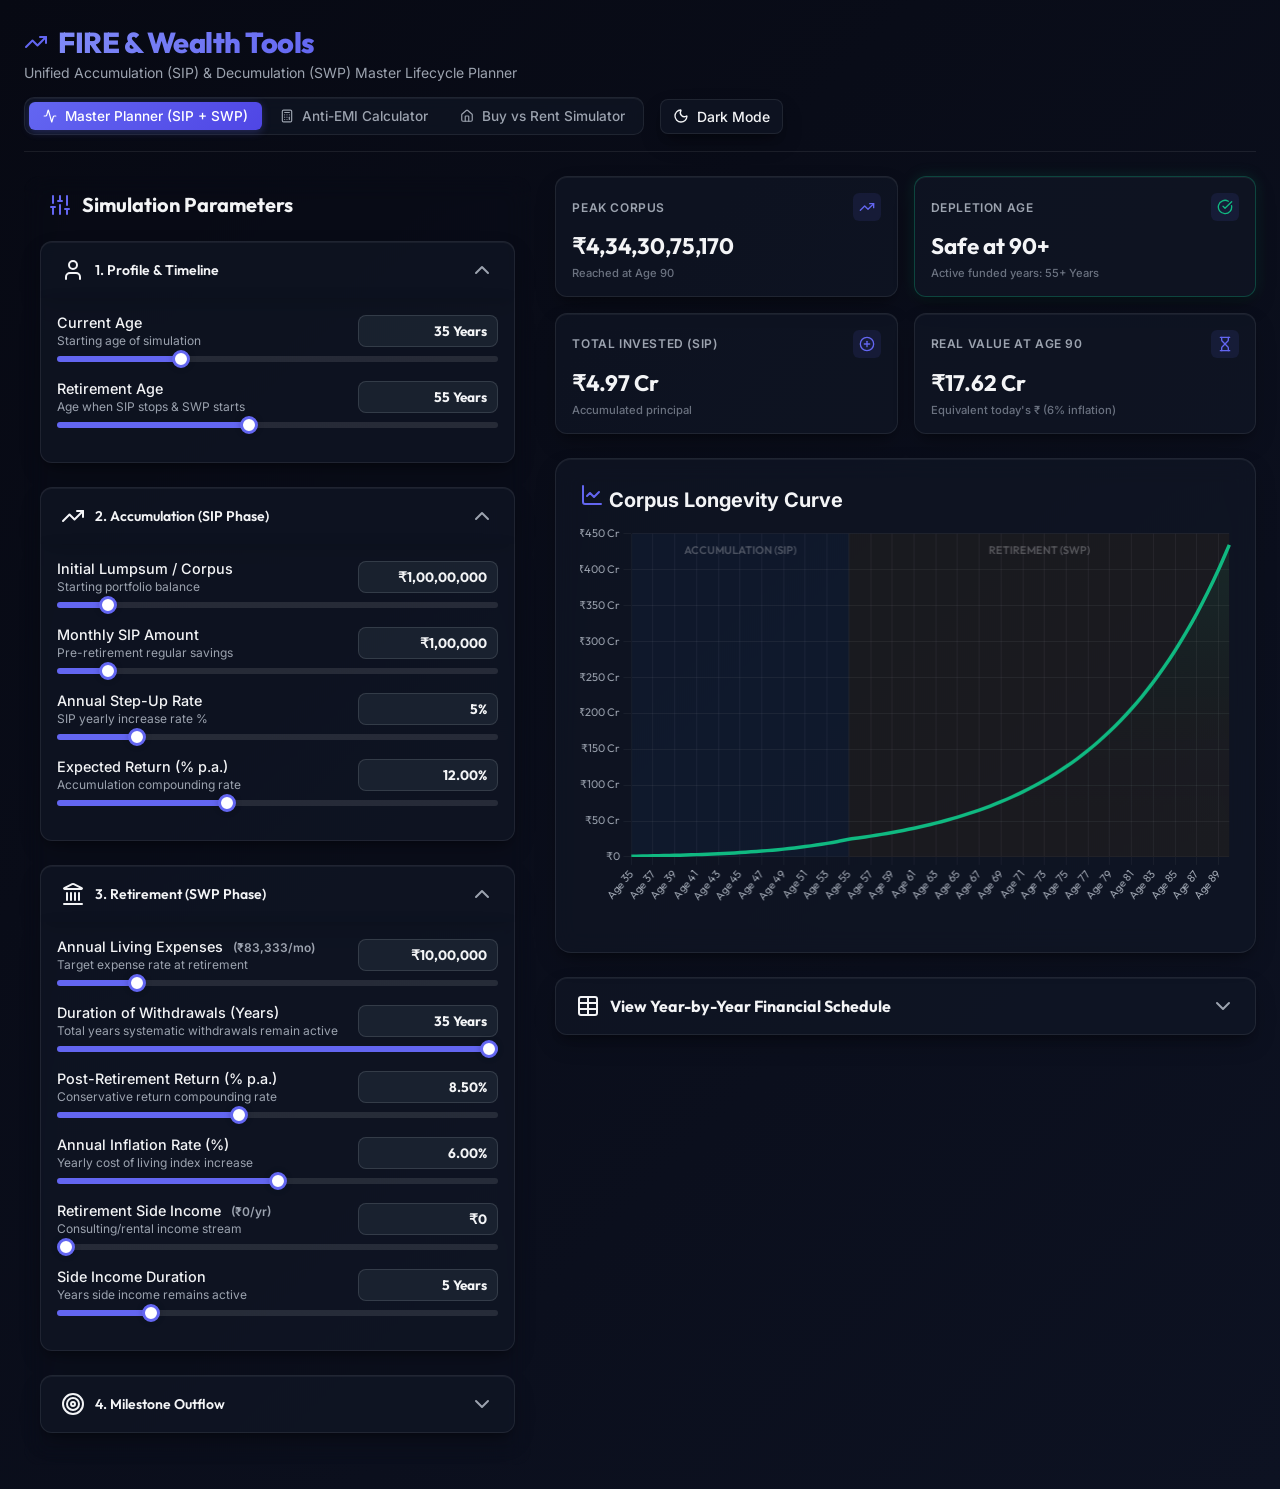
==== commit 0b515b8c: "buy vs rent calculator" ====
--- a/index.html
+++ b/index.html
@@ -40,6 +40,9 @@
           <a href="anti-emi.html" class="nav-link">
             <i data-lucide="calculator"></i> Anti-EMI Calculator
           </a>
+          <a href="buy-vs-rent.html" class="nav-link">
+            <i data-lucide="home"></i> Buy vs Rent Simulator
+          </a>
         </nav>
         
         <button class="theme-toggle-btn" id="theme-toggle" aria-label="Toggle dark/light theme">
